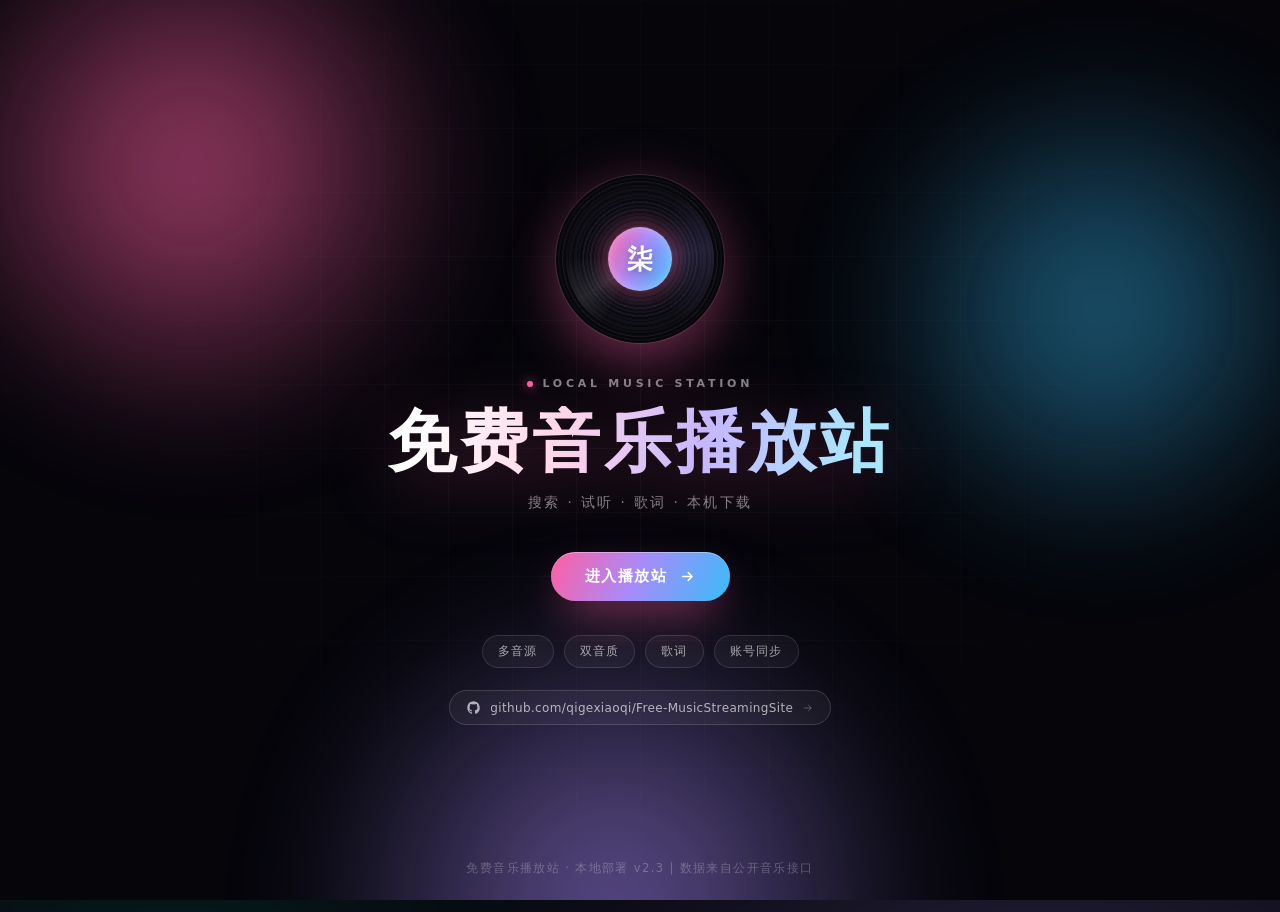
==== public/index.html @ d4640928 "feat: FreeMusicStreamingSite 免费音乐播放站 v2.3 - 本地部署的在线音乐播放站（Python 标准库，零依赖） - 多音源 / 双音质 / 滚动歌词 / 终端下载 -" ====
<!DOCTYPE html>
<html lang="zh-CN">
<head>
<meta charset="utf-8" />
<meta name="viewport" content="width=device-width, initial-scale=1, viewport-fit=cover" />
<meta name="theme-color" content="#06060b" />
<title>免费音乐播放站</title>
<link rel="icon" href="data:image/svg+xml,<svg xmlns='http://www.w3.org/2000/svg' viewBox='0 0 64 64'><defs><linearGradient id='g' x1='0' y1='0' x2='1' y2='1'><stop offset='0' stop-color='%23ff5fa2'/><stop offset='.5' stop-color='%23a78bfa'/><stop offset='1' stop-color='%2338bdf8'/></linearGradient></defs><rect width='64' height='64' rx='16' fill='%230a0a12'/><circle cx='32' cy='32' r='17' fill='none' stroke='url(%23g)' stroke-width='3'/><circle cx='32' cy='32' r='4.5' fill='url(%23g)'/></svg>" />
<link rel="stylesheet" href="style.css" />
</head>
<body>

<!-- ===================== 图标精灵 ===================== -->
<svg class="sprite" aria-hidden="true" focusable="false">
  <symbol id="i-search" viewBox="0 0 24 24"><circle cx="11" cy="11" r="7"/><path d="M20 20l-3.6-3.6"/></symbol>
  <symbol id="i-play" viewBox="0 0 24 24"><path d="M8 5.5v13l11-6.5z" fill="currentColor" stroke="none"/></symbol>
  <symbol id="i-pause" viewBox="0 0 24 24"><rect x="6.5" y="5" width="4" height="14" rx="1.4" fill="currentColor" stroke="none"/><rect x="13.5" y="5" width="4" height="14" rx="1.4" fill="currentColor" stroke="none"/></symbol>
  <symbol id="i-prev" viewBox="0 0 24 24"><path d="M18 6v12L9 12z" fill="currentColor" stroke="none"/><rect x="5" y="6" width="2.4" height="12" rx="1.2" fill="currentColor" stroke="none"/></symbol>
  <symbol id="i-next" viewBox="0 0 24 24"><path d="M6 6v12l9-6z" fill="currentColor" stroke="none"/><rect x="16.6" y="6" width="2.4" height="12" rx="1.2" fill="currentColor" stroke="none"/></symbol>
  <symbol id="i-download" viewBox="0 0 24 24"><path d="M12 4v11"/><path d="M7.5 11.5L12 16l4.5-4.5"/><path d="M4.5 19.5h15"/></symbol>
  <symbol id="i-volume" viewBox="0 0 24 24"><path d="M4 9.5h3.2L12 5.5v13L7.2 14.5H4z"/><path d="M15.5 9a4.2 4.2 0 010 6"/><path d="M18 6.5a7.6 7.6 0 010 11"/></symbol>
  <symbol id="i-mute" viewBox="0 0 24 24"><path d="M4 9.5h3.2L12 5.5v13L7.2 14.5H4z"/><path d="M16 9.5l4.5 5"/><path d="M20.5 9.5L16 14.5"/></symbol>
  <symbol id="i-list" viewBox="0 0 24 24"><path d="M4 7h12"/><path d="M4 12h12"/><path d="M4 17h8"/><circle cx="19" cy="15.5" r="2"/><path d="M21 15.5V8l-2 .6"/></symbol>
  <symbol id="i-order" viewBox="0 0 24 24"><path d="M4 7h11"/><path d="M4 12h16"/><path d="M4 17h9"/><path d="M17.5 5.5L20 8l-2.5 2.5"/></symbol>
  <symbol id="i-single" viewBox="0 0 24 24"><path d="M4 7.5h6"/><path d="M4 16.5h6"/><path d="M12.5 5.5l3 1.6v10.4"/><path d="M15.5 17.5h5"/></symbol>
  <symbol id="i-shuffle" viewBox="0 0 24 24"><path d="M4 7h3.5l3 5"/><path d="M4 17h3.5l9-10H20"/><path d="M17 4l3 3-3 3"/><path d="M17 14l3 3-3 3"/><path d="M12.5 13.5l1.4 2"/></symbol>
  <symbol id="i-tag" viewBox="0 0 24 24"><path d="M11 4H5.5A1.5 1.5 0 004 5.5V11l9 9 7-7z"/><circle cx="7.6" cy="7.6" r="1.3"/></symbol>
  <symbol id="i-arrow" viewBox="0 0 24 24"><path d="M5 12h13"/><path d="M13 6.5L18.5 12 13 17.5"/></symbol>
  <symbol id="i-spark" viewBox="0 0 24 24"><path d="M12 3.5l1.9 5.1 5.1 1.9-5.1 1.9L12 17.5l-1.9-5.1L5 10.5l5.1-1.9z"/></symbol>
  <symbol id="i-plus" viewBox="0 0 24 24"><path d="M12 5v14"/><path d="M5 12h14"/></symbol>
  <symbol id="i-close" viewBox="0 0 24 24"><path d="M6 6l12 12"/><path d="M18 6L6 18"/></symbol>
  <symbol id="i-clock" viewBox="0 0 24 24"><circle cx="12" cy="12" r="8"/><path d="M12 7.5V12l3 2"/></symbol>
  <symbol id="i-user" viewBox="0 0 24 24"><circle cx="12" cy="8.5" r="3.6"/><path d="M4.8 19.5c.9-3.5 3.7-5.4 7.2-5.4s6.3 1.9 7.2 5.4"/></symbol>
  <symbol id="i-logout" viewBox="0 0 24 24"><path d="M14 5.5H7.5A1.5 1.5 0 006 7v10a1.5 1.5 0 001.5 1.5H14"/><path d="M17 8.5L20.5 12 17 15.5"/><path d="M11 12h9"/></symbol>
  <symbol id="i-shield" viewBox="0 0 24 24"><path d="M12 3.5l7 2.5v5.4c0 4.2-2.8 7.3-7 9.1-4.2-1.8-7-4.9-7-9.1V6z"/><path d="M9 12l2.2 2.2L15.5 10"/></symbol>
  <symbol id="i-chevron" viewBox="0 0 24 24"><path d="M6 9l6 6 6-6"/></symbol>
  <symbol id="i-trash" viewBox="0 0 24 24"><path d="M5 7h14"/><path d="M9.5 7V4.8h5V7"/><path d="M6.5 7l.8 12.2h9.4L17.5 7"/></symbol>
  <symbol id="i-github" viewBox="0 0 24 24"><path d="M12 2C6.48 2 2 6.58 2 12.25c0 4.53 2.87 8.37 6.84 9.73.5.09.68-.22.68-.49 0-.24-.01-1.04-.01-1.89-2.78.62-3.37-1.21-3.37-1.21-.45-1.18-1.11-1.49-1.11-1.49-.91-.63.07-.62.07-.62 1 .07 1.53 1.05 1.53 1.05.89 1.56 2.34 1.11 2.91.85.09-.66.35-1.11.63-1.37-2.22-.26-4.56-1.14-4.56-5.06 0-1.12.39-2.03 1.03-2.75-.1-.26-.45-1.3.1-2.71 0 0 .84-.27 2.75 1.05a9.4 9.4 0 015 0c1.91-1.32 2.75-1.05 2.75-1.05.55 1.41.2 2.45.1 2.71.64.72 1.03 1.63 1.03 2.75 0 3.93-2.34 4.8-4.57 5.05.36.32.68.94.68 1.9 0 1.37-.01 2.47-.01 2.81 0 .27.18.59.69.49A10.1 10.1 0 0022 12.25C22 6.58 17.52 2 12 2z" fill="currentColor" stroke="none"/></symbol>
</svg>

<!-- ===================== 入场界面 ===================== -->
<div class="entry" id="entry">
  <div class="entry-aurora" aria-hidden="true"><span></span><span></span><span></span></div>
  <div class="entry-grid" aria-hidden="true"></div>

  <div class="entry-card">
    <div class="entry-stage">
      <div class="entry-vinyl">
        <div class="ev-grooves"></div>
        <div class="ev-label" id="evLabel"><span>柒</span></div>
      </div>
      <div class="entry-halo"></div>
    </div>

    <p class="entry-kicker"><span class="dot"></span><span id="entryKicker">LOCAL MUSIC STATION</span></p>
    <h1 class="entry-title" id="entryTitle">免费音乐播放站</h1>
    <p class="entry-sub" id="entrySub">搜索 · 试听 · 歌词 · 本机下载</p>

    <button class="entry-btn" id="enterBtn">
      <span id="entryBtnText">进入播放站</span>
      <svg><use href="#i-arrow"/></svg>
    </button>

    <ul class="entry-tags" id="entryTags">
      <li>多音源</li>
      <li>双音质</li>
      <li>歌词</li>
      <li>账号同步</li>
    </ul>

    <a class="entry-repo" id="repoLink"
       href="https://github.com/qigexiaoqi/Free-MusicStreamingSite"
       target="_blank" rel="noopener noreferrer"
       title="在 GitHub 上查看源码">
      <svg class="gh"><use href="#i-github"/></svg>
      <span>github.com/qigexiaoqi/Free-MusicStreamingSite</span>
      <svg class="ext"><use href="#i-arrow"/></svg>
    </a>
  </div>

  <p class="entry-foot" id="entryFoot">免费音乐播放站 · 本地部署 v2.3 &nbsp;|&nbsp; 数据来自公开音乐接口</p>
</div>

<!-- ===================== 主界面 ===================== -->
<div class="app" id="app" aria-hidden="true">

  <header class="topbar">
    <a class="brand" id="brand" href="#" title="回到入场界面">
      <span class="brand-mark" id="brandMark"><i></i></span>
      <span class="brand-text">
        <strong id="siteName">免费音乐播放站</strong>
        <em id="brandEn">FREE MUSIC STREAMING</em>
      </span>
    </a>

    <form class="searchbar" id="searchForm" role="search">
      <svg class="sb-icon"><use href="#i-search"/></svg>
      <input id="q" type="search" placeholder="搜索歌曲 / 歌手 / 专辑…" autocomplete="off" spellcheck="false" />
      <button class="sb-btn" type="submit">搜索</button>
    </form>

    <div class="selectors">
      <label class="sel" title="选择音源">
        <span>音源</span>
        <select id="sourceSel" aria-label="选择音源"></select>
      </label>
      <label class="sel" title="在线播放音质">
        <span>播放</span>
        <select id="qualitySel" aria-label="在线播放音质">
          <option value="128">128K</option>
          <option value="192">192K</option>
          <option value="320" selected>320K</option>
          <option value="740">740K</option>
          <option value="999">999K</option>
        </select>
      </label>
    </div>

    <div class="account" id="accountArea">
      <button class="acct-btn" id="loginBtn" type="button">
        <svg><use href="#i-user"/></svg><span>登录</span>
      </button>

      <div class="acct-in" id="acctIn" hidden>
        <button class="acct-avatar" id="acctAvatar" type="button" aria-haspopup="true">
          <span id="acctInitial">U</span>
        </button>
        <div class="acct-menu" id="acctMenu">
          <div class="acct-head">
            <strong id="acctName">—</strong>
            <span id="acctRole">普通用户</span>
          </div>
          <button class="acct-item" id="acctAdmin" type="button" hidden>
            <svg><use href="#i-shield"/></svg> 管理后台
          </button>
          <button class="acct-item" id="acctLogout" type="button">
            <svg><use href="#i-logout"/></svg> 退出登录
          </button>
        </div>
      </div>
    </div>
  </header>

  <main class="main" id="main">
    <!-- 左：列表 -->
    <section class="panel results">
      <div class="panel-head">
        <div class="tabs" id="tabs">
          <button class="tab is-active" data-tab="search">搜索结果</button>
          <button class="tab" data-tab="queue">播放队列 <em id="queueCount">0</em></button>
          <button class="tab" data-tab="recent">最近播放 <em id="recentCount">0</em></button>
        </div>
        <div class="head-actions">
          <span class="status-dot" id="netDot" title="接口状态"></span>
          <button class="ghost-btn" id="playAllBtn" type="button">
            <svg><use href="#i-play"/></svg> 播放全部
          </button>
          <button class="ghost-btn ghost-danger" id="clearBtn" type="button" hidden>
            <svg><use href="#i-trash"/></svg> 清空
          </button>
        </div>
      </div>

      <div class="list-wrap" id="listWrap">
        <div class="empty" id="emptyState">
          <div class="empty-art"><svg><use href="#i-spark"/></svg></div>
          <p class="empty-title">今天想听点什么？</p>
          <p class="empty-sub">在上方输入歌名或歌手，回车即可搜索</p>
          <div class="empty-chips" id="hotChips"></div>
        </div>
        <div class="track-list" id="trackList" hidden></div>
      </div>

      <div class="load-more-wrap">
        <button class="ghost-btn" id="loadMoreBtn" type="button" hidden>加载更多</button>
      </div>
    </section>

    <!-- 右：正在播放 + 歌词（手机端变为全屏抽屉） -->
    <aside class="panel now" id="nowPanel">
      <div class="now-grab" aria-hidden="true"><span></span></div>
      <button class="now-close" id="nowClose" type="button" aria-label="收起歌词">
        <svg><use href="#i-chevron"/></svg>
      </button>

      <div class="now-top">
        <div class="now-cover" id="nowCover">
          <div class="vinyl" id="vinyl">
            <div class="vinyl-grooves"></div>
            <img id="coverImg" alt="" />
            <div class="vinyl-hole"></div>
          </div>
          <div class="cover-glow"></div>
        </div>

        <div class="now-meta">
          <h2 id="nowTitle">尚未播放</h2>
          <p id="nowArtist">搜一首歌，开始今晚的循环</p>
          <div class="now-badges">
            <span class="badge" id="badgeSource">音源 —</span>
            <span class="badge" id="badgeBr">音质 —</span>
          </div>
        </div>
      </div>

      <div class="lyric-head">
        <span class="lyric-label">歌词</span>
        <label class="lyric-offset" title="歌词偏移">
          <svg><use href="#i-tag"/></svg>
          <input type="range" id="lyricOffset" min="-3" max="3" step="0.1" value="0" />
          <em id="offsetVal">0.0s</em>
        </label>
      </div>

      <div class="lyric-scroll" id="lyricScroll">
        <div class="lyric-inner" id="lyricInner">
          <p class="lyric-tip">暂无歌词</p>
        </div>
      </div>
    </aside>
  </main>

  <!-- 底部播放器 -->
  <footer class="playerbar" id="playerbar">
    <div class="pb-left" id="pbLeft">
      <div class="pb-cover-wrap">
        <img id="pbCover" class="pb-cover" alt="" />
        <div class="pb-eq" id="pbEq"><i></i><i></i><i></i><i></i></div>
      </div>
      <div class="pb-meta">
        <strong id="pbTitle">未在播放</strong>
        <span id="pbArtist">—</span>
      </div>
    </div>

    <div class="pb-center">
      <div class="pb-controls">
        <button class="icon-btn" id="modeBtn" type="button" title="顺序播放">
          <svg><use href="#i-order"/></svg>
        </button>
        <button class="icon-btn" id="prevBtn" type="button" title="上一首">
          <svg><use href="#i-prev"/></svg>
        </button>
        <button class="play-btn" id="playBtn" type="button" title="播放 / 暂停">
          <svg><use href="#i-play"/></svg>
        </button>
        <button class="icon-btn" id="nextBtn" type="button" title="下一首">
          <svg><use href="#i-next"/></svg>
        </button>
        <button class="icon-btn" id="dlBtn" type="button" title="下载到本机">
          <svg><use href="#i-download"/></svg>
        </button>
      </div>
      <div class="pb-progress">
        <span class="t" id="curTime">00:00</span>
        <input type="range" class="range" id="seek" min="0" max="1000" value="0" step="1" aria-label="进度" />
        <span class="t" id="durTime">00:00</span>
      </div>
    </div>

    <div class="pb-right">
      <button class="icon-btn" id="volBtn" type="button" title="静音">
        <svg><use href="#i-volume"/></svg>
      </button>
      <input type="range" class="range vol-range" id="vol" min="0" max="100" value="82" aria-label="音量" />
    </div>

    <audio id="audio" preload="metadata"></audio>
  </footer>
</div>

<!-- ===================== 登录 / 注册 ===================== -->
<div class="modal" id="authModal" hidden>
  <div class="modal-mask" data-close="1"></div>
  <div class="modal-card auth-card">
    <button class="modal-x" data-close="1" aria-label="关闭"><svg><use href="#i-close"/></svg></button>

    <div class="auth-brand">
      <span class="brand-mark" id="authBrandMark"><i></i></span>
      <div>
        <strong id="authSiteName">免费音乐播放站</strong>
        <em>登录后同步播放队列与最近播放</em>
      </div>
    </div>

    <div class="auth-tabs">
      <button class="auth-tab is-active" data-mode="login" type="button">登录</button>
      <button class="auth-tab" data-mode="register" type="button">注册</button>
    </div>

    <form id="authForm" autocomplete="on">
      <label class="field">
        <span>用户名</span>
        <input id="authUser" name="username" type="text" autocomplete="username" placeholder="3-20 位，中文/字母/数字/下划线" />
      </label>
      <label class="field">
        <span>密码</span>
        <input id="authPass" name="password" type="password" autocomplete="current-password" placeholder="至少 6 位" />
      </label>
      <p class="auth-error" id="authError" hidden></p>
      <button class="auth-submit" id="authSubmit" type="submit">登录</button>
    </form>

    <p class="auth-hint" id="authHint">未登录也能正常听歌，登录后队列与最近播放会跟着账号走。</p>
  </div>
</div>

<!-- ===================== 下载音质选择 ===================== -->
<div class="modal" id="dlModal" hidden>
  <div class="modal-mask" data-close="1"></div>
  <div class="modal-card dl-card" role="dialog" aria-modal="true" aria-labelledby="dlTitle">
    <button class="modal-x" data-close="1" aria-label="关闭"><svg><use href="#i-close"/></svg></button>

    <h3 class="dl-title" id="dlTitle">选择下载音质</h3>
    <p class="dl-song" id="dlSong">—</p>

    <div class="dl-opts" id="dlOpts" role="radiogroup" aria-label="下载音质">
      <button class="dl-opt" type="button" role="radio" data-br="128">
        <strong>标准</strong><em>128K</em>
      </button>
      <button class="dl-opt" type="button" role="radio" data-br="192">
        <strong>较高</strong><em>192K</em>
      </button>
      <button class="dl-opt" type="button" role="radio" data-br="320">
        <strong>高品质</strong><em>320K</em>
      </button>
      <button class="dl-opt" type="button" role="radio" data-br="740">
        <strong>无损</strong><em>740K</em>
      </button>
      <button class="dl-opt" type="button" role="radio" data-br="999">
        <strong>Hi-Res</strong><em>999K</em>
      </button>
    </div>

    <p class="dl-tip">文件将保存到当前访问设备的下载目录</p>

    <div class="dl-actions">
      <button class="dl-cancel" id="dlCancel" type="button">取消</button>
      <button class="dl-ok" id="dlOk" type="button">确定下载</button>
    </div>
  </div>
</div>

<div class="toasts" id="toasts" aria-live="polite"></div>

<script src="app.js"></script>
</body>
</html>
---- public/style.css ----
/* =========================================================================
   免费音乐播放站 · 样式表 v2
   极光暗色 / 玻璃拟态 / 黑胶唱机 / 手机抽屉
   ========================================================================= */

:root {
  --bg:          #06060b;
  --panel:       rgba(255, 255, 255, .045);
  --stroke:      rgba(255, 255, 255, .085);
  --stroke-2:    rgba(255, 255, 255, .16);
  --txt:         #f1f2f7;
  --txt-2:       #b6bacb;
  --dim:         #7b8199;
  --a1:          #ff5fa2;
  --a2:          #a78bfa;
  --a3:          #38bdf8;
  --grad:        linear-gradient(115deg, var(--a1), var(--a2) 48%, var(--a3));
  --grad-soft:   linear-gradient(115deg, rgba(255,95,162,.22), rgba(167,139,250,.18) 50%, rgba(56,189,248,.18));
  --r-lg:        22px;
  --shadow:      0 24px 60px -24px rgba(0, 0, 0, .9);
  --font:        "Inter", "HarmonyOS Sans SC", "PingFang SC", "Microsoft YaHei UI",
                 "Microsoft YaHei", "Segoe UI", system-ui, -apple-system, sans-serif;
  --ease:        cubic-bezier(.22, .8, .28, 1);
  --safe-b:      env(safe-area-inset-bottom, 0px);
}

* { box-sizing: border-box; margin: 0; padding: 0; }
html, body { height: 100%; }

body {
  font-family: var(--font);
  background: var(--bg);
  color: var(--txt);
  -webkit-font-smoothing: antialiased;
  text-rendering: optimizeLegibility;
  overflow: hidden;
  letter-spacing: .01em;
  -webkit-tap-highlight-color: transparent;
}

/* 全局极光背景 ------------------------------------------------------- */
body::before {
  content: "";
  position: fixed;
  inset: -20%;
  z-index: 0;
  pointer-events: none;
  background:
    radial-gradient(42% 38% at 12% 8%,  rgba(255, 95, 162, .20), transparent 62%),
    radial-gradient(46% 42% at 88% 4%,  rgba(56, 189, 248, .16), transparent 62%),
    radial-gradient(52% 46% at 72% 96%, rgba(167, 139, 250, .20), transparent 64%),
    radial-gradient(40% 36% at 24% 92%, rgba(45, 212, 191, .10), transparent 66%);
  filter: blur(28px) saturate(120%);
  animation: auroraDrift 26s ease-in-out infinite alternate;
}

body::after {
  content: "";
  position: fixed;
  inset: 0;
  z-index: 0;
  pointer-events: none;
  opacity: .35;
  background-image: radial-gradient(rgba(255,255,255,.055) 1px, transparent 1px);
  background-size: 3px 3px;
  mix-blend-mode: overlay;
}

@keyframes auroraDrift {
  0%   { transform: translate3d(0, 0, 0) scale(1); }
  50%  { transform: translate3d(-2%, 2%, 0) scale(1.06); }
  100% { transform: translate3d(2%, -1.5%, 0) scale(1.02); }
}

.sprite { display: none; }

/* 保证 hidden 属性永远生效 */
[hidden] { display: none !important; }

svg { width: 100%; height: 100%; fill: none; stroke: currentColor;
      stroke-width: 1.8; stroke-linecap: round; stroke-linejoin: round; }

::-webkit-scrollbar { width: 9px; height: 9px; }
::-webkit-scrollbar-track { background: transparent; }
::-webkit-scrollbar-thumb {
  background: rgba(255, 255, 255, .12);
  border-radius: 99px;
  border: 2px solid transparent;
  background-clip: padding-box;
}
::-webkit-scrollbar-thumb:hover { background: rgba(255, 255, 255, .24); background-clip: padding-box; }

::selection { background: rgba(255, 95, 162, .35); color: #fff; }

/* =========================================================================
   一、入场界面
   ========================================================================= */
.entry {
  position: fixed;
  inset: 0;
  z-index: 999;
  display: grid;
  place-items: center;
  background: #05050a;
  overflow: hidden;
  transition: opacity .8s var(--ease), transform .9s var(--ease), filter .8s var(--ease);
}
.entry.is-leaving {
  opacity: 0;
  transform: scale(1.04);
  filter: blur(14px);
  pointer-events: none;
}

/* 从主界面返回入场界面时的淡入 */
.entry.is-back {
  animation: entryBack .6s var(--ease) both;
}
@keyframes entryBack {
  from { opacity: 0; transform: scale(.985); filter: blur(8px); }
  to   { opacity: 1; transform: none; filter: none; }
}
.entry.is-back .entry-card { animation: cardIn .8s var(--ease) both; }

.entry-aurora { position: absolute; inset: 0; filter: blur(60px); opacity: .85; }
.entry-aurora span { position: absolute; border-radius: 50%; animation: floatBlob 18s ease-in-out infinite; }
.entry-aurora span:nth-child(1) {
  width: 46vw; height: 46vw; left: -8vw; top: -10vw;
  background: radial-gradient(circle, rgba(255,95,162,.75), transparent 68%);
}
.entry-aurora span:nth-child(2) {
  width: 40vw; height: 40vw; right: -6vw; top: 6vh;
  background: radial-gradient(circle, rgba(56,189,248,.6), transparent 68%);
  animation-delay: -6s;
}
.entry-aurora span:nth-child(3) {
  width: 52vw; height: 52vw; left: 22vw; bottom: -26vw;
  background: radial-gradient(circle, rgba(167,139,250,.7), transparent 68%);
  animation-delay: -12s;
}
@keyframes floatBlob {
  0%, 100% { transform: translate3d(0,0,0) scale(1); }
  50%      { transform: translate3d(4vw, -3vh, 0) scale(1.12); }
}

.entry-grid {
  position: absolute; inset: 0;
  background-image:
    linear-gradient(rgba(255,255,255,.035) 1px, transparent 1px),
    linear-gradient(90deg, rgba(255,255,255,.035) 1px, transparent 1px);
  background-size: 64px 64px;
  mask-image: radial-gradient(circle at 50% 42%, #000 0%, transparent 72%);
  -webkit-mask-image: radial-gradient(circle at 50% 42%, #000 0%, transparent 72%);
}

.entry-card {
  position: relative;
  z-index: 2;
  display: flex; flex-direction: column; align-items: center; text-align: center;
  padding: 0 24px;
  animation: cardIn 1.1s var(--ease) both;
}
@keyframes cardIn {
  from { opacity: 0; transform: translateY(26px) scale(.97); }
  to   { opacity: 1; transform: none; }
}

.entry-stage { position: relative; width: 168px; height: 168px; margin-bottom: 34px; }
.entry-vinyl {
  position: absolute; inset: 0; border-radius: 50%;
  background: repeating-radial-gradient(circle at 50% 50%, #14141d 0 2px, #0b0b12 2px 4px), #0b0b12;
  box-shadow: 0 0 0 1px rgba(255,255,255,.10), 0 30px 70px -18px rgba(255, 95, 162, .45),
              inset 0 0 40px rgba(0, 0, 0, .8);
  animation: spin 6s linear infinite;
  display: grid; place-items: center;
}
.entry-vinyl::after {
  content: ""; position: absolute; inset: 6%; border-radius: 50%;
  background: conic-gradient(from 210deg, transparent 0deg, rgba(255,255,255,.10) 26deg,
             transparent 62deg, transparent 180deg, rgba(167,139,250,.14) 232deg, transparent 300deg);
  mix-blend-mode: screen;
}
.ev-grooves {
  position: absolute; inset: 0; border-radius: 50%;
  background: repeating-radial-gradient(circle at 50% 50%, rgba(255,255,255,.05) 0 1px, transparent 1px 7px);
  opacity: .7;
}
.ev-label {
  position: relative; z-index: 2; width: 64px; height: 64px; border-radius: 50%;
  background: var(--grad); display: grid; place-items: center;
  box-shadow: 0 0 26px rgba(255, 95, 162, .55), inset 0 0 12px rgba(255,255,255,.4);
}
.ev-label span { font-size: 26px; font-weight: 800; color: #fff; text-shadow: 0 2px 8px rgba(0,0,0,.35); }
.ev-label img { width: 100%; height: 100%; object-fit: cover; border-radius: 50%; display: block; }
.entry-halo {
  position: absolute; inset: -42px; border-radius: 50%;
  background: radial-gradient(circle, rgba(255,95,162,.30), transparent 66%);
  filter: blur(16px); z-index: -1; animation: haloPulse 4.2s ease-in-out infinite;
}
@keyframes haloPulse {
  0%, 100% { opacity: .55; transform: scale(.96); }
  50%      { opacity: .95; transform: scale(1.07); }
}
@keyframes spin { to { transform: rotate(360deg); } }

.entry-kicker {
  display: inline-flex; align-items: center; gap: 9px;
  font-size: 11px; letter-spacing: .34em; font-weight: 600;
  color: rgba(255,255,255,.5); margin-bottom: 16px;
}
.entry-kicker .dot {
  width: 6px; height: 6px; border-radius: 50%;
  background: var(--a1); box-shadow: 0 0 12px var(--a1);
  animation: blink 2s ease-in-out infinite;
}
@keyframes blink { 0%,100%{opacity:1} 50%{opacity:.25} }

.entry-title {
  font-size: clamp(34px, 6.4vw, 68px);
  font-weight: 800; letter-spacing: .06em; line-height: 1.06;
  background: linear-gradient(100deg, #fff 6%, #ffd7e8 34%, #c7b6ff 62%, #a9e6ff 92%);
  -webkit-background-clip: text; background-clip: text; color: transparent;
  filter: drop-shadow(0 14px 34px rgba(255, 95, 162, .28));
}
.entry-sub { margin-top: 16px; font-size: 13.5px; letter-spacing: .18em; color: rgba(255,255,255,.5); }

.entry-btn {
  margin-top: 40px; position: relative;
  display: inline-flex; align-items: center; gap: 12px;
  padding: 15px 34px;
  font-family: inherit; font-size: 15px; font-weight: 600; letter-spacing: .1em;
  color: #fff; border: 0; border-radius: 99px; background: var(--grad);
  cursor: pointer; overflow: hidden;
  box-shadow: 0 18px 44px -14px rgba(255, 95, 162, .75), inset 0 1px 0 rgba(255,255,255,.35);
  transition: transform .32s var(--ease), box-shadow .32s var(--ease);
}
.entry-btn svg { width: 17px; height: 17px; stroke-width: 2.1; transition: transform .32s var(--ease); }
.entry-btn::after {
  content: ""; position: absolute; inset: 0;
  background: linear-gradient(100deg, transparent 20%, rgba(255,255,255,.55) 48%, transparent 74%);
  transform: translateX(-120%); animation: sheen 3.6s ease-in-out infinite;
}
@keyframes sheen { 0%,55% { transform: translateX(-120%); } 85%,100% { transform: translateX(130%); } }
.entry-btn:hover { transform: translateY(-3px); box-shadow: 0 26px 56px -14px rgba(255, 95, 162, .9); }
.entry-btn:hover svg { transform: translateX(4px); }
.entry-btn:active { transform: translateY(0) scale(.98); }

.entry-tags { display: flex; gap: 10px; flex-wrap: wrap; justify-content: center; margin-top: 34px; list-style: none; }
.entry-tags li {
  padding: 7px 15px; font-size: 12px; letter-spacing: .1em;
  color: rgba(255,255,255,.62);
  border: 1px solid rgba(255,255,255,.12); border-radius: 99px;
  background: rgba(255,255,255,.04); backdrop-filter: blur(8px);
}

/* 入场页 · GitHub 开源地址 */
.entry-repo {
  display: inline-flex; align-items: center; gap: 9px;
  margin-top: 22px; padding: 9px 16px;
  max-width: min(92vw, 420px);
  border-radius: 99px;
  border: 1px solid rgba(255,255,255,.14);
  background: rgba(255,255,255,.045);
  color: rgba(255,255,255,.66);
  font-size: 12px; letter-spacing: .03em;
  text-decoration: none;
  transition: all .26s var(--ease);
}
.entry-repo .gh { width: 15px; height: 15px; flex: none; }
.entry-repo .ext { width: 12px; height: 12px; flex: none; opacity: .45; }
.entry-repo span { overflow: hidden; text-overflow: ellipsis; white-space: nowrap; }
.entry-repo:hover {
  color: #fff;
  border-color: rgba(255,255,255,.32);
  background: rgba(255,255,255,.1);
  transform: translateY(-2px);
  box-shadow: 0 14px 32px -18px rgba(255,255,255,.5);
}
.entry-repo:hover .ext { opacity: .9; transform: translateX(2px); }
.entry-foot {
  position: absolute; bottom: 24px; left: 0; right: 0; text-align: center;
  font-size: 11.5px; letter-spacing: .12em; color: rgba(255,255,255,.26);
  padding: 0 16px;
}

/* =========================================================================
   二、主框架
   ========================================================================= */
.app {
  position: relative;
  z-index: 1;
  height: 100vh;
  height: 100dvh;
  display: grid;
  grid-template-rows: auto minmax(0, 1fr) auto;
  padding: 0 clamp(14px, 2.4vw, 30px);
  opacity: 0;
  transform: translateY(12px);
  transition: opacity .9s var(--ease) .1s, transform .9s var(--ease) .1s;
}
.app.is-in { opacity: 1; transform: none; }

/* ------------------------------ 顶栏 ------------------------------ */
.topbar {
  display: flex; align-items: center; gap: clamp(10px, 1.6vw, 20px);
  padding: 16px 4px 14px;
  border-bottom: 1px solid rgba(255,255,255,.055);
  flex-wrap: wrap;
}

.brand { display: flex; align-items: center; gap: 12px; text-decoration: none; color: inherit; flex: none; }
.brand-mark {
  position: relative; width: 40px; height: 40px; border-radius: 13px;
  background: var(--grad); display: grid; place-items: center;
  box-shadow: 0 10px 26px -10px rgba(255, 95, 162, .8), inset 0 1px 0 rgba(255,255,255,.4);
  flex: none;
}
.brand-mark i {
  width: 15px; height: 15px; border-radius: 50%;
  border: 2.5px solid rgba(255,255,255,.96); position: relative;
}
.brand-mark i::after { content: ""; position: absolute; inset: 3.2px; border-radius: 50%; background: #fff; }
.brand-mark img { width: 100%; height: 100%; object-fit: cover; border-radius: inherit; display: block; }
.brand-mark .bm-glyph {
  font-size: 19px; font-weight: 800; line-height: 1; color: #fff;
  text-shadow: 0 2px 8px rgba(0,0,0,.32); letter-spacing: 0;
}
.brand-text { display: flex; flex-direction: column; line-height: 1.15; }
.brand-text strong { font-size: 16px; font-weight: 700; letter-spacing: .05em; }
.brand-text em { font-style: normal; font-size: 9px; letter-spacing: .26em; color: var(--dim); margin-top: 3px; }

/* 搜索框 */
.searchbar {
  position: relative;
  flex: 1 1 240px;
  min-width: 0;
  max-width: 560px;
  display: flex; align-items: center;
  height: 44px;
  padding: 0 5px 0 44px;
  border-radius: 99px;
  border: 1px solid var(--stroke);
  background: rgba(255,255,255,.05);
  backdrop-filter: blur(18px);
  transition: border-color .3s var(--ease), background .3s var(--ease), box-shadow .3s var(--ease);
}
.searchbar:focus-within {
  border-color: rgba(255, 95, 162, .55);
  background: rgba(255,255,255,.075);
  box-shadow: 0 0 0 4px rgba(255, 95, 162, .10), 0 18px 40px -22px rgba(255,95,162,.7);
}
.sb-icon { position: absolute; left: 16px; width: 17px; height: 17px; color: var(--dim); pointer-events: none; }
.searchbar input {
  flex: 1; min-width: 0; height: 100%;
  background: none; border: 0; outline: none;
  color: var(--txt); font-family: inherit; font-size: 14px; letter-spacing: .02em;
}
.searchbar input::placeholder { color: var(--dim); }
.searchbar input::-webkit-search-cancel-button { display: none; }
.sb-btn {
  flex: none; height: 34px; padding: 0 20px;
  border: 0; border-radius: 99px; background: var(--grad);
  color: #fff; font-family: inherit; font-size: 13px; font-weight: 600;
  letter-spacing: .08em; cursor: pointer;
  box-shadow: 0 8px 22px -10px rgba(255,95,162,.9);
  transition: transform .25s var(--ease), filter .25s var(--ease);
}
.sb-btn:hover { transform: translateY(-1px); filter: brightness(1.08); }
.sb-btn:active { transform: scale(.97); }

/* 选择器 */
.selectors { display: flex; gap: 8px; flex: none; }
.sel {
  display: flex; align-items: center; gap: 6px;
  height: 40px; padding: 0 6px 0 11px;
  border-radius: 12px;
  border: 1px solid var(--stroke);
  background: rgba(255,255,255,.04);
  transition: border-color .3s var(--ease), background .3s var(--ease);
}
.sel:hover { border-color: var(--stroke-2); background: rgba(255,255,255,.065); }
.sel > span { font-size: 11px; letter-spacing: .08em; color: var(--dim); white-space: nowrap; }
.sel select {
  appearance: none; -webkit-appearance: none;
  border: 0; outline: 0;
  background: transparent url("data:image/svg+xml,%3Csvg xmlns='http://www.w3.org/2000/svg' viewBox='0 0 24 24' fill='none' stroke='%237b8199' stroke-width='2.4' stroke-linecap='round'%3E%3Cpath d='M6 9l6 6 6-6'/%3E%3C/svg%3E") no-repeat right 4px center / 13px;
  padding: 0 22px 0 0;
  height: 100%;
  color: var(--txt); font-family: inherit; font-size: 12.5px; font-weight: 500;
  cursor: pointer; letter-spacing: .02em;
  max-width: 168px;
}
.sel select option { background: #12121b; color: #f1f2f7; }
.sel select option:disabled { color: #55596b; }

/* 账号区 */
.account { position: relative; flex: none; margin-left: auto; }
.acct-btn {
  display: inline-flex; align-items: center; gap: 8px;
  height: 40px; padding: 0 16px;
  border-radius: 99px;
  border: 1px solid var(--stroke-2);
  background: rgba(255,255,255,.05);
  color: var(--txt); font-family: inherit; font-size: 13px; font-weight: 500;
  cursor: pointer; transition: all .26s var(--ease);
}
.acct-btn svg { width: 15px; height: 15px; }
.acct-btn:hover { background: rgba(255,255,255,.11); border-color: rgba(255,255,255,.28); transform: translateY(-1px); }

.acct-avatar {
  width: 40px; height: 40px; border-radius: 50%;
  border: 1px solid var(--stroke-2);
  background: var(--grad);
  color: #fff; font-family: inherit; font-size: 15px; font-weight: 700;
  cursor: pointer;
  display: grid; place-items: center;
  box-shadow: 0 8px 22px -10px rgba(255,95,162,.9);
  transition: transform .26s var(--ease);
}
.acct-avatar:hover { transform: translateY(-1px) scale(1.03); }

.acct-menu {
  position: absolute; right: 0; top: calc(100% + 10px);
  width: 200px; padding: 8px;
  border-radius: 16px;
  border: 1px solid var(--stroke-2);
  background: rgba(16, 16, 24, .96);
  backdrop-filter: blur(22px);
  box-shadow: 0 26px 60px -22px rgba(0,0,0,.95);
  opacity: 0; visibility: hidden; transform: translateY(-6px) scale(.98);
  transition: all .24s var(--ease);
  z-index: 60;
}
.acct-menu.is-open { opacity: 1; visibility: visible; transform: none; }
.acct-head { padding: 10px 12px 12px; border-bottom: 1px solid rgba(255,255,255,.07); margin-bottom: 6px; }
.acct-head strong { display: block; font-size: 13.5px; font-weight: 650; }
.acct-head span { display: block; margin-top: 3px; font-size: 11px; color: var(--dim); letter-spacing: .06em; }
.acct-item {
  width: 100%; display: flex; align-items: center; gap: 9px;
  padding: 10px 12px;
  border: 0; border-radius: 10px;
  background: transparent; color: var(--txt-2);
  font-family: inherit; font-size: 12.5px; text-align: left;
  cursor: pointer; transition: all .2s var(--ease);
}
.acct-item svg { width: 14px; height: 14px; flex: none; }
.acct-item:hover { background: rgba(255,255,255,.09); color: #fff; }

/* ------------------------------ 主体 ------------------------------ */
.main {
  display: grid;
  grid-template-columns: minmax(0, 1fr) clamp(320px, 26vw, 400px);
  gap: clamp(12px, 1.6vw, 22px);
  padding: 16px 0;
  min-height: 0;
}

.panel {
  position: relative;
  border-radius: var(--r-lg);
  border: 1px solid var(--stroke);
  background: linear-gradient(180deg, rgba(255,255,255,.055), rgba(255,255,255,.025));
  backdrop-filter: blur(24px) saturate(140%);
  box-shadow: var(--shadow);
  min-height: 0;
  display: flex; flex-direction: column;
  overflow: hidden;
}
.panel::before {
  content: ""; position: absolute; inset: 0 0 auto; height: 1px;
  background: linear-gradient(90deg, transparent, rgba(255,255,255,.35), transparent);
  opacity: .55;
}

/* ------------------------------ 结果列表 ------------------------------ */
.results { padding: 0; }

.panel-head {
  display: flex; align-items: center; justify-content: space-between;
  gap: 12px; padding: 14px 16px 13px;
  border-bottom: 1px solid rgba(255,255,255,.055);
  flex: none; flex-wrap: wrap;
}

.tabs { display: flex; gap: 4px; padding: 4px; border-radius: 12px; background: rgba(0,0,0,.25); overflow-x: auto; }
.tab {
  position: relative; padding: 8px 14px;
  border: 0; border-radius: 9px; background: transparent;
  color: var(--txt-2); font-family: inherit; font-size: 13px; font-weight: 500;
  letter-spacing: .03em; cursor: pointer; white-space: nowrap;
  transition: color .25s var(--ease), background .25s var(--ease);
}
.tab:hover { color: var(--txt); }
.tab.is-active {
  color: #fff;
  background: linear-gradient(180deg, rgba(255,255,255,.15), rgba(255,255,255,.07));
  box-shadow: inset 0 1px 0 rgba(255,255,255,.2), 0 6px 16px -10px rgba(0,0,0,.9);
}
.tab em {
  font-style: normal; font-size: 10.5px; font-weight: 700;
  margin-left: 3px; padding: 1px 6px; border-radius: 99px;
  background: rgba(255, 95, 162, .22); color: #ffb3d1;
}

.head-actions { display: flex; align-items: center; gap: 10px; }
.status-dot {
  width: 7px; height: 7px; border-radius: 50%;
  background: #3ddc97; box-shadow: 0 0 10px #3ddc97;
  transition: background .3s, box-shadow .3s;
}
.status-dot.is-off { background: #ff5f5f; box-shadow: 0 0 10px #ff5f5f; }
.status-dot.is-busy { background: #ffc857; box-shadow: 0 0 10px #ffc857; animation: blink 1s infinite; }

.ghost-btn {
  display: inline-flex; align-items: center; gap: 7px;
  height: 34px; padding: 0 15px;
  border: 1px solid var(--stroke-2); border-radius: 99px;
  background: rgba(255,255,255,.05); color: var(--txt-2);
  font-family: inherit; font-size: 12.5px; font-weight: 500;
  letter-spacing: .05em; cursor: pointer;
  transition: all .26s var(--ease);
}
.ghost-btn svg { width: 13px; height: 13px; }
.ghost-btn:hover:not(:disabled) {
  color: #fff; background: rgba(255,255,255,.11);
  border-color: rgba(255,255,255,.28); transform: translateY(-1px);
}
.ghost-btn:disabled { opacity: .4; cursor: default; }
.ghost-danger:hover:not(:disabled) {
  color: #ffd3d3; border-color: rgba(255,95,95,.5); background: rgba(255,95,95,.14);
}

.list-wrap { flex: 1 1 auto; overflow-y: auto; overflow-x: hidden; min-height: 0; scroll-behavior: smooth; }

/* 空状态 */
.empty {
  height: 100%; min-height: 300px;
  display: flex; flex-direction: column; align-items: center; justify-content: center;
  text-align: center; padding: 40px 24px;
  animation: fadeUp .7s var(--ease) both;
}
@keyframes fadeUp { from { opacity: 0; transform: translateY(14px); } to { opacity: 1; transform: none; } }
.empty-art {
  width: 74px; height: 74px; border-radius: 24px;
  display: grid; place-items: center;
  background: var(--grad-soft);
  border: 1px solid var(--stroke-2);
  margin-bottom: 22px;
  box-shadow: 0 20px 44px -22px rgba(167,139,250,.9);
}
.empty-art svg { width: 30px; height: 30px; color: #fff; stroke-width: 1.6; }
.empty-title { font-size: 17px; font-weight: 600; letter-spacing: .04em; }
.empty-sub { margin-top: 9px; font-size: 13px; color: var(--dim); }
.empty-chips { display: flex; flex-wrap: wrap; gap: 9px; justify-content: center; margin-top: 26px; }
.empty-chips button {
  padding: 8px 16px;
  border: 1px solid var(--stroke); border-radius: 99px;
  background: rgba(255,255,255,.04); color: var(--txt-2);
  font-family: inherit; font-size: 12.5px; cursor: pointer;
  transition: all .24s var(--ease);
}
.empty-chips button:hover {
  color: #fff; border-color: rgba(255,95,162,.5);
  background: rgba(255,95,162,.12); transform: translateY(-2px);
}

/* 歌曲行 */
.track-list { padding: 8px; }

.track {
  position: relative;
  display: grid;
  grid-template-columns: 52px minmax(0, 1fr) auto auto;
  align-items: center; gap: 14px;
  padding: 9px 12px 9px 9px;
  border-radius: 14px; cursor: pointer;
  transition: background .24s var(--ease), transform .24s var(--ease);
  animation: rowIn .45s var(--ease) both;
}
@keyframes rowIn { from { opacity: 0; transform: translateY(8px); } to { opacity: 1; transform: none; } }
.track + .track { margin-top: 2px; }
.track:hover { background: rgba(255,255,255,.06); }
.track:active { transform: scale(.995); }
.track.is-playing {
  background: linear-gradient(90deg, rgba(255,95,162,.16), rgba(167,139,250,.08) 55%, transparent);
}
.track.is-playing::before {
  content: ""; position: absolute; left: 0; top: 50%; transform: translateY(-50%);
  width: 3px; height: 60%; border-radius: 99px;
  background: var(--grad); box-shadow: 0 0 14px rgba(255,95,162,.9);
}

.t-cover {
  position: relative; width: 52px; height: 52px;
  border-radius: 11px; background: rgba(255,255,255,.06); flex: none;
}
.t-cover img {
  width: 100%; height: 100%; object-fit: cover; border-radius: 11px;
  transition: transform .4s var(--ease), filter .4s var(--ease);
  display: block;
}
.track:hover .t-cover img { transform: scale(1.06); filter: brightness(1.06); }
.t-cover::after {
  content: ""; position: absolute; inset: 0; border-radius: 11px;
  background: rgba(0,0,0,.32); opacity: 0; transition: opacity .3s var(--ease);
  pointer-events: none;
}
.track:hover .t-cover::after { opacity: 1; }
.t-cover .t-play {
  position: absolute; inset: 0; z-index: 2;
  display: grid; place-items: center;
  opacity: 0; transform: scale(.7);
  transition: all .28s var(--ease); color: #fff;
}
.t-cover .t-play svg { width: 19px; height: 19px; filter: drop-shadow(0 2px 6px rgba(0,0,0,.7)); }
.track:hover .t-cover .t-play { opacity: 1; transform: scale(1); }
.track.is-playing .t-cover .t-play { opacity: 1; transform: scale(1); }

.t-preview {
  position: absolute; left: 60px; top: 50%;
  width: 160px; height: 160px; border-radius: 16px; overflow: hidden;
  opacity: 0; visibility: hidden;
  transform: translateY(-50%) translateX(-6px) scale(.94);
  transition: all .3s var(--ease);
  z-index: 40; pointer-events: none;
  box-shadow: 0 30px 60px -18px rgba(0,0,0,.95), 0 0 0 1px rgba(255,255,255,.14);
  background: #12121b;
}
.t-preview img { width: 100%; height: 100%; object-fit: cover; border-radius: 0; }
.t-cover:hover .t-preview { opacity: 1; visibility: visible; transform: translateY(-50%) translateX(0) scale(1); }

.t-info { min-width: 0; }
.t-name {
  display: flex; align-items: center; gap: 8px;
  font-size: 14px; font-weight: 500; color: var(--txt);
  white-space: nowrap; overflow: hidden; text-overflow: ellipsis;
}
.t-sub {
  margin-top: 4px; font-size: 12px; color: var(--dim);
  white-space: nowrap; overflow: hidden; text-overflow: ellipsis;
}
.t-sub b { font-weight: 500; color: var(--txt-2); }
.t-sub i { font-style: normal; opacity: .45; margin: 0 6px; }

.t-meta { display: flex; align-items: center; gap: 8px; flex: none; }
.t-tag {
  font-size: 10.5px; letter-spacing: .08em;
  padding: 3px 8px; border-radius: 6px;
  border: 1px solid var(--stroke); color: var(--dim);
  background: rgba(255,255,255,.03); white-space: nowrap;
}

.t-actions { display: flex; align-items: center; gap: 2px; flex: none; }
.t-act {
  width: 32px; height: 32px;
  display: grid; place-items: center;
  border: 0; border-radius: 9px;
  background: transparent; color: var(--dim);
  cursor: pointer; transition: all .22s var(--ease);
  opacity: 0; transform: translateX(4px);
}
.t-act svg { width: 15px; height: 15px; }
.track:hover .t-act,
.t-actions .t-act:focus-visible { opacity: 1; transform: none; }
.t-act:hover { background: rgba(255,255,255,.12); color: #fff; }
.t-act.is-ok { color: #3ddc97; }
.t-act.is-del:hover { color: #ff8f8f; background: rgba(255,95,95,.14); }
.t-act:disabled { cursor: progress; }
.list-touch .t-act { opacity: 1; transform: none; }

.load-more-wrap { padding: 4px 16px 14px; text-align: center; flex: none; }
.load-more-wrap .ghost-btn { margin: 0 auto; }

/* ------------------------------ 正在播放 · 歌词 ------------------------------ */
.now { padding: 20px 18px 0; }

.now-grab, .now-close { display: none; }

.now-top { display: flex; gap: 16px; align-items: center; flex: none; }

.now-cover { position: relative; width: 112px; height: 112px; flex: none; }
.vinyl {
  position: relative; width: 100%; height: 100%; border-radius: 50%;
  background: repeating-radial-gradient(circle at 50% 50%, #16161f 0 2px, #0a0a11 2px 4.5px), #0a0a11;
  box-shadow: 0 0 0 1px rgba(255,255,255,.10), 0 22px 46px -16px rgba(0,0,0,.95);
  overflow: hidden; animation: spin 22s linear infinite; animation-play-state: paused;
  display: grid; place-items: center;
}
.vinyl.is-spinning { animation-play-state: running; }
.vinyl-grooves {
  position: absolute; inset: 0; border-radius: 50%;
  background: repeating-radial-gradient(circle at 50% 50%, rgba(255,255,255,.045) 0 1px, transparent 1px 6px);
  z-index: 2; pointer-events: none;
}
.vinyl img {
  width: 66%; height: 66%; border-radius: 50%; object-fit: cover;
  position: relative; z-index: 1; background: #1a1a24;
}
.vinyl-hole {
  position: absolute; z-index: 3; width: 11px; height: 11px; border-radius: 50%;
  background: #06060b; box-shadow: 0 0 0 2.5px rgba(255,255,255,.16);
}
.cover-glow {
  position: absolute; inset: -18px; z-index: -1; border-radius: 50%;
  background: radial-gradient(circle, rgba(255,95,162,.42), transparent 66%);
  filter: blur(20px); opacity: .55; transition: opacity .5s var(--ease);
}
.now-cover.is-on .cover-glow { opacity: 1; animation: haloPulse 5s ease-in-out infinite; }

.now-meta { min-width: 0; flex: 1; }
.now-meta h2 {
  font-size: 16.5px; font-weight: 650; line-height: 1.35; letter-spacing: .015em;
  display: -webkit-box; -webkit-line-clamp: 2; -webkit-box-orient: vertical; overflow: hidden;
}
.now-meta p {
  margin-top: 7px; font-size: 12.5px; color: var(--dim);
  white-space: nowrap; overflow: hidden; text-overflow: ellipsis;
}
.now-badges { display: flex; flex-wrap: wrap; gap: 6px; margin-top: 11px; }
.badge {
  font-size: 10.5px; letter-spacing: .07em;
  padding: 3px 9px; border-radius: 7px;
  border: 1px solid var(--stroke-2); color: var(--txt-2);
  background: rgba(255,255,255,.045); white-space: nowrap;
}
.badge.is-on { border-color: rgba(255,95,162,.5); color: #ffc4dc; background: rgba(255,95,162,.14); }

.lyric-head {
  display: flex; align-items: center; justify-content: space-between;
  margin-top: 20px; padding-bottom: 10px;
  border-bottom: 1px solid rgba(255,255,255,.055);
  flex: none;
}
.lyric-label { font-size: 11px; letter-spacing: .28em; color: var(--dim); font-weight: 600; }
.lyric-offset { display: flex; align-items: center; gap: 7px; color: var(--dim); cursor: pointer; }
.lyric-offset svg { width: 12px; height: 12px; stroke-width: 1.7; }
.lyric-offset em {
  font-style: normal; font-size: 10.5px; min-width: 36px;
  letter-spacing: .04em; color: var(--txt-2); font-variant-numeric: tabular-nums;
}
.lyric-offset input {
  -webkit-appearance: none; appearance: none;
  width: 74px; height: 3px; border-radius: 99px;
  background: rgba(255,255,255,.14); outline: none;
}
.lyric-offset input::-webkit-slider-thumb {
  -webkit-appearance: none; appearance: none;
  width: 10px; height: 10px; border-radius: 50%;
  background: #fff; cursor: pointer;
  box-shadow: 0 0 10px rgba(255,95,162,.9);
}

.lyric-scroll {
  position: relative;
  flex: 1 1 auto; min-height: 0;
  overflow: hidden;
  margin: 6px -8px 0; padding: 0 8px;
  mask-image: linear-gradient(180deg, transparent, #000 14%, #000 84%, transparent);
  -webkit-mask-image: linear-gradient(180deg, transparent, #000 14%, #000 84%, transparent);
}
.lyric-inner { padding: 42% 6px 46%; transition: transform .62s var(--ease); will-change: transform; }
.lyric-line {
  padding: 9px 10px; border-radius: 10px;
  font-size: 13.5px; line-height: 1.62;
  color: rgba(255,255,255,.34); text-align: left; cursor: pointer;
  transition: color .35s var(--ease), transform .35s var(--ease), opacity .35s var(--ease);
  transform-origin: left center;
}
.lyric-line:hover { color: rgba(255,255,255,.65); }
.lyric-line.is-active {
  color: #fff; font-size: 15.5px; font-weight: 700;
  transform: scale(1.02);
  text-shadow: 0 0 26px rgba(255, 95, 162, .55);
  background: linear-gradient(90deg, rgba(255,95,162,.13), transparent 72%);
}
.lyric-line .tr {
  display: block; font-size: 12px; font-weight: 400; margin-top: 3px;
  color: rgba(255,255,255,.42); text-shadow: none;
}
.lyric-line.is-active .tr { color: rgba(255,255,255,.7); }
.lyric-tip {
  text-align: center; color: var(--dim); font-size: 13px; padding: 30px 10px; line-height: 1.9;
}

/* ------------------------------ 底部播放器 ------------------------------ */
.playerbar {
  display: grid;
  grid-template-columns: minmax(0, 1fr) minmax(0, 1.5fr) minmax(0, 1fr);
  align-items: center; gap: 16px;
  margin: 0 0 14px; padding: 12px 18px;
  border-radius: 20px;
  border: 1px solid var(--stroke);
  background: linear-gradient(180deg, rgba(255,255,255,.075), rgba(255,255,255,.03));
  backdrop-filter: blur(28px) saturate(160%);
  box-shadow: 0 -20px 60px -30px rgba(0,0,0,.95), var(--shadow);
}

.pb-left { display: flex; align-items: center; gap: 12px; min-width: 0; }
.pb-cover-wrap {
  position: relative; width: 46px; height: 46px; flex: none;
  border-radius: 12px; overflow: hidden; background: rgba(255,255,255,.06);
  box-shadow: 0 8px 20px -10px rgba(0,0,0,.9);
}
.pb-cover { width: 100%; height: 100%; object-fit: cover; display: block; }
.pb-cover-wrap.is-empty .pb-cover { opacity: .25; }
.pb-eq {
  position: absolute; inset: 0;
  display: flex; align-items: flex-end; justify-content: center; gap: 2.5px;
  padding-bottom: 9px; background: rgba(0,0,0,.45);
  opacity: 0; transition: opacity .3s var(--ease);
}
.pb-eq i { width: 2.6px; border-radius: 2px; background: #fff; height: 6px; }
.playerbar.is-playing .pb-eq { opacity: 1; }
.playerbar.is-playing .pb-eq i { animation: eq .9s ease-in-out infinite; }
.playerbar.is-playing .pb-eq i:nth-child(2) { animation-delay: .18s; }
.playerbar.is-playing .pb-eq i:nth-child(3) { animation-delay: .36s; }
.playerbar.is-playing .pb-eq i:nth-child(4) { animation-delay: .54s; }
@keyframes eq {
  0%, 100% { height: 5px; opacity: .55; }
  50%      { height: 17px; opacity: 1; }
}

.pb-meta { min-width: 0; display: flex; flex-direction: column; gap: 4px; }
.pb-meta strong { font-size: 13px; font-weight: 600; white-space: nowrap; overflow: hidden; text-overflow: ellipsis; }
.pb-meta span { font-size: 11.5px; color: var(--dim); white-space: nowrap; overflow: hidden; text-overflow: ellipsis; }

.pb-center { display: flex; flex-direction: column; align-items: center; gap: 7px; min-width: 0; width: 100%; }
.pb-controls { display: flex; align-items: center; gap: 4px; }

.icon-btn {
  width: 34px; height: 34px;
  display: grid; place-items: center;
  border: 0; border-radius: 10px;
  background: transparent; color: var(--txt-2);
  cursor: pointer; transition: all .22s var(--ease);
}
.icon-btn svg { width: 17px; height: 17px; }
.icon-btn:hover { color: #fff; background: rgba(255,255,255,.09); transform: translateY(-1px); }
.icon-btn.is-on { color: #ff9ec5; background: rgba(255,95,162,.14); }
.icon-btn:disabled { opacity: .35; cursor: default; transform: none; }

.play-btn {
  width: 42px; height: 42px; margin: 0 6px;
  display: grid; place-items: center;
  border: 0; border-radius: 50%;
  background: var(--grad); color: #fff; cursor: pointer;
  box-shadow: 0 10px 26px -10px rgba(255,95,162,.95), inset 0 1px 0 rgba(255,255,255,.4);
  transition: transform .26s var(--ease), box-shadow .26s var(--ease), filter .26s var(--ease);
}
.play-btn svg { width: 17px; height: 17px; }
.play-btn:hover { transform: scale(1.06); filter: brightness(1.08); }
.play-btn:active { transform: scale(.96); }

.pb-progress { display: flex; align-items: center; gap: 10px; width: 100%; }
.pb-progress .t {
  font-size: 10.5px; color: var(--dim);
  font-variant-numeric: tabular-nums; letter-spacing: .04em;
  flex: none; width: 34px; text-align: center;
}

.range {
  -webkit-appearance: none; appearance: none;
  flex: 1; min-width: 0; height: 4px; border-radius: 99px;
  background:
    linear-gradient(90deg, #ff5fa2, #a78bfa 55%, #38bdf8) 0 / var(--p, 0%) 100% no-repeat,
    rgba(255,255,255,.13);
  cursor: pointer; outline: none;
  transition: height .2s var(--ease);
}
.range:hover { height: 5px; }
.range::-webkit-slider-thumb {
  -webkit-appearance: none; appearance: none;
  width: 11px; height: 11px; border-radius: 50%; background: #fff;
  box-shadow: 0 0 0 1px rgba(0,0,0,.35), 0 0 12px rgba(255,95,162,.85);
  opacity: 0; transition: opacity .2s var(--ease);
}
.range:hover::-webkit-slider-thumb,
.range:focus-visible::-webkit-slider-thumb { opacity: 1; }
.range::-moz-range-thumb {
  width: 11px; height: 11px; border: 0; border-radius: 50%;
  background: #fff; box-shadow: 0 0 12px rgba(255,95,162,.85);
}

.pb-right { display: flex; align-items: center; gap: 8px; justify-content: flex-end; min-width: 0; }
.vol-range { max-width: 96px; }

/* =========================================================================
   三、登录 / 注册弹窗
   ========================================================================= */
.modal { position: fixed; inset: 0; z-index: 500; display: grid; place-items: center; padding: 20px; }
.modal-mask {
  position: absolute; inset: 0;
  background: rgba(3, 3, 8, .72);
  backdrop-filter: blur(10px);
  animation: fadeIn .3s var(--ease) both;
}
@keyframes fadeIn { from { opacity: 0; } to { opacity: 1; } }

.modal-card {
  position: relative;
  width: 100%; max-width: 400px;
  padding: 28px;
  border-radius: 24px;
  border: 1px solid var(--stroke-2);
  background: linear-gradient(180deg, rgba(24,24,34,.98), rgba(14,14,21,.98));
  box-shadow: 0 40px 90px -30px rgba(0,0,0,.95);
  animation: modalIn .42s var(--ease) both;
}
@keyframes modalIn {
  from { opacity: 0; transform: translateY(18px) scale(.96); }
  to   { opacity: 1; transform: none; }
}
.modal-x {
  position: absolute; right: 14px; top: 14px;
  width: 32px; height: 32px;
  display: grid; place-items: center;
  border: 0; border-radius: 9px;
  background: transparent; color: var(--dim);
  cursor: pointer; transition: all .2s var(--ease);
}
.modal-x svg { width: 15px; height: 15px; }
.modal-x:hover { background: rgba(255,255,255,.1); color: #fff; }

.auth-brand { display: flex; align-items: center; gap: 12px; margin-bottom: 22px; }
.auth-brand strong { display: block; font-size: 15px; font-weight: 700; }
.auth-brand em { display: block; font-style: normal; font-size: 11.5px; color: var(--dim); margin-top: 4px; }

.auth-tabs { display: flex; gap: 4px; padding: 4px; border-radius: 12px; background: rgba(0,0,0,.3); margin-bottom: 18px; }
.auth-tab {
  flex: 1; padding: 9px 0;
  border: 0; border-radius: 9px; background: transparent;
  color: var(--txt-2); font-family: inherit; font-size: 13px; font-weight: 500;
  cursor: pointer; transition: all .24s var(--ease);
}
.auth-tab.is-active {
  color: #fff;
  background: linear-gradient(180deg, rgba(255,255,255,.16), rgba(255,255,255,.07));
  box-shadow: inset 0 1px 0 rgba(255,255,255,.2);
}

.field { display: block; margin-bottom: 14px; }
.field > span {
  display: block; margin-bottom: 7px;
  font-size: 11.5px; letter-spacing: .1em; color: var(--dim);
}
.field input {
  width: 100%; height: 44px; padding: 0 14px;
  border: 1px solid var(--stroke-2); border-radius: 12px;
  background: rgba(255,255,255,.05);
  color: var(--txt); font-family: inherit; font-size: 14px;
  outline: none;
  transition: border-color .26s var(--ease), background .26s var(--ease), box-shadow .26s var(--ease);
}
.field input::placeholder { color: #5d6275; font-size: 12.5px; }
.field input:focus {
  border-color: rgba(255,95,162,.6);
  background: rgba(255,255,255,.08);
  box-shadow: 0 0 0 4px rgba(255,95,162,.1);
}

.auth-error {
  margin-bottom: 12px; padding: 9px 12px;
  border-radius: 10px;
  border: 1px solid rgba(255,95,95,.35);
  background: rgba(255,95,95,.12);
  color: #ffb8b8; font-size: 12.5px;
}

.auth-submit {
  width: 100%; height: 46px;
  border: 0; border-radius: 13px;
  background: var(--grad); color: #fff;
  font-family: inherit; font-size: 14px; font-weight: 650; letter-spacing: .12em;
  cursor: pointer;
  box-shadow: 0 14px 34px -14px rgba(255,95,162,.9);
  transition: transform .24s var(--ease), filter .24s var(--ease);
}
.auth-submit:hover { transform: translateY(-1px); filter: brightness(1.06); }
.auth-submit:active { transform: scale(.99); }
.auth-submit:disabled { opacity: .6; cursor: progress; transform: none; }

.auth-hint {
  margin-top: 16px; font-size: 11.5px; line-height: 1.7;
  color: var(--dim); text-align: center;
}

/* ------------------------------ 下载音质弹窗 ------------------------------ */
.dl-card { max-width: 430px; }
.dl-title { font-size: 16px; font-weight: 700; letter-spacing: .02em; }
.dl-song {
  margin-top: 8px; margin-bottom: 20px;
  font-size: 12.5px; color: var(--dim);
  white-space: nowrap; overflow: hidden; text-overflow: ellipsis;
}

.dl-opts {
  display: grid;
  grid-template-columns: repeat(auto-fit, minmax(104px, 1fr));
  gap: 9px;
}
.dl-opt {
  position: relative;
  display: flex; flex-direction: column; align-items: flex-start; gap: 5px;
  padding: 12px 13px;
  border: 1px solid var(--stroke-2);
  border-radius: 13px;
  background: rgba(255,255,255,.035);
  color: var(--txt-2);
  font-family: inherit; cursor: pointer; text-align: left;
  transition: all .22s var(--ease);
}
.dl-opt strong { font-size: 13px; font-weight: 600; color: var(--txt); letter-spacing: .02em; }
.dl-opt em {
  font-style: normal; font-size: 11px; letter-spacing: .08em; color: var(--dim);
  font-variant-numeric: tabular-nums;
}
.dl-opt:hover { border-color: rgba(255,255,255,.3); background: rgba(255,255,255,.075); transform: translateY(-1px); }
.dl-opt.is-active {
  border-color: rgba(255,95,162,.75);
  background: linear-gradient(150deg, rgba(255,95,162,.2), rgba(167,139,250,.12));
  box-shadow: 0 0 0 3px rgba(255,95,162,.1), 0 14px 30px -18px rgba(255,95,162,.9);
}
.dl-opt.is-active strong { color: #fff; }
.dl-opt.is-active em { color: #ffc4dc; }
.dl-opt.is-active::after {
  content: "";
  position: absolute; right: 10px; top: 10px;
  width: 6px; height: 6px; border-radius: 50%;
  background: var(--a1); box-shadow: 0 0 10px var(--a1);
}

.dl-tip {
  margin-top: 16px;
  font-size: 11px; color: var(--dim); letter-spacing: .04em;
}

.dl-actions { display: flex; gap: 10px; margin-top: 18px; }
.dl-actions button {
  flex: 1; height: 44px;
  border-radius: 12px;
  font-family: inherit; font-size: 13.5px; font-weight: 600; letter-spacing: .08em;
  cursor: pointer; transition: all .24s var(--ease);
}
.dl-cancel {
  border: 1px solid var(--stroke-2);
  background: rgba(255,255,255,.05);
  color: var(--txt-2);
}
.dl-cancel:hover { background: rgba(255,255,255,.1); color: #fff; }
.dl-ok {
  border: 0;
  background: var(--grad);
  color: #fff;
  box-shadow: 0 14px 32px -14px rgba(255,95,162,.9);
}
.dl-ok:hover { transform: translateY(-1px); filter: brightness(1.06); }
.dl-ok:active { transform: scale(.99); }
.dl-ok:disabled { opacity: .65; cursor: progress; transform: none; }

/* =========================================================================
   四、Toast
   ========================================================================= */
.toasts {
  position: fixed; left: 50%; bottom: 104px;
  transform: translateX(-50%);
  z-index: 900;
  display: flex; flex-direction: column; align-items: center; gap: 9px;
  pointer-events: none;
}
.toast {
  display: flex; align-items: center; gap: 9px;
  padding: 10px 18px; border-radius: 99px;
  border: 1px solid var(--stroke-2);
  background: rgba(18, 18, 26, .92);
  backdrop-filter: blur(18px);
  color: var(--txt); font-size: 12.5px; letter-spacing: .04em;
  box-shadow: 0 20px 44px -18px rgba(0,0,0,.95);
  animation: toastIn .4s var(--ease) both;
  max-width: 80vw;
}
.toast::before {
  content: ""; width: 6px; height: 6px; border-radius: 50%;
  background: var(--a1); box-shadow: 0 0 10px var(--a1); flex: none;
}
.toast.ok::before { background: #3ddc97; box-shadow: 0 0 10px #3ddc97; }
.toast.err::before { background: #ff6b6b; box-shadow: 0 0 10px #ff6b6b; }
.toast.out { animation: toastOut .32s var(--ease) forwards; }
@keyframes toastIn  { from { opacity: 0; transform: translateY(12px) scale(.96); } to { opacity: 1; transform: none; } }
@keyframes toastOut { to { opacity: 0; transform: translateY(-8px) scale(.97); } }

/* =========================================================================
   五、骨架屏
   ========================================================================= */
.skeleton-row {
  display: grid; grid-template-columns: 52px 1fr auto;
  align-items: center; gap: 14px;
  padding: 9px 12px 9px 9px; border-radius: 14px;
}
.sk {
  background: linear-gradient(90deg, rgba(255,255,255,.05) 25%, rgba(255,255,255,.11) 37%, rgba(255,255,255,.05) 63%);
  background-size: 400% 100%;
  animation: shimmer 1.5s ease-in-out infinite;
  border-radius: 8px;
}
@keyframes shimmer { 0% { background-position: 100% 50%; } 100% { background-position: 0 50%; } }
.sk-cover { width: 52px; height: 52px; border-radius: 11px; }
.sk-line { height: 11px; margin-bottom: 8px; }
.sk-line.w60 { width: 60%; }
.sk-line.w35 { width: 35%; margin-bottom: 0; }

/* =========================================================================
   六、响应式
   ========================================================================= */
@media (max-width: 1240px) {
  .brand-text em { display: none; }
  .sel select { max-width: 132px; }
}

@media (max-width: 1080px) {
  .main { grid-template-columns: minmax(0, 1fr) 320px; }
  .pb-right .vol-range { max-width: 70px; }
}

/* --------------------------- 平板 / 手机 --------------------------- */
@media (max-width: 980px) {
  body { overflow: auto; }
  .app {
    height: auto; min-height: 100dvh;
    grid-template-rows: auto auto auto;
    padding-bottom: calc(96px + var(--safe-b));
  }
  .main { grid-template-columns: 1fr; padding: 14px 0; }
  .results { max-height: none; }
  .list-wrap { max-height: 60vh; }

  /* 正在播放 → 全屏抽屉 */
  .now {
    position: fixed; inset: 0; z-index: 300;
    padding: calc(14px + env(safe-area-inset-top, 0px)) 18px calc(18px + var(--safe-b));
    border: 0; border-radius: 0;
    background: linear-gradient(180deg, #0a0a12, #07070c 60%);
    transform: translateY(100%);
    transition: transform .42s var(--ease);
    will-change: transform;
  }
  .now.is-open { transform: translateY(0); }
  .now-grab {
    display: grid; place-items: center;
    height: 22px; margin: -6px 0 6px;
    flex: none;
  }
  .now-grab span { width: 42px; height: 4px; border-radius: 99px; background: rgba(255,255,255,.22); }
  .now-close {
    display: grid; place-items: center;
    position: absolute; right: 14px; top: calc(12px + env(safe-area-inset-top, 0px));
    width: 36px; height: 36px;
    border: 1px solid var(--stroke-2); border-radius: 50%;
    background: rgba(255,255,255,.06); color: var(--txt-2);
    cursor: pointer; z-index: 3;
  }
  .now-close svg { width: 16px; height: 16px; }
  .now-top { margin-top: 4px; }
  .now-cover { width: 96px; height: 96px; }
  .lyric-head { margin-top: 16px; }
  .lyric-inner { padding: 34% 6px 40%; }

  /* 播放条固定 */
  .playerbar {
    position: fixed;
    left: clamp(10px, 2.4vw, 24px);
    right: clamp(10px, 2.4vw, 24px);
    bottom: calc(10px + var(--safe-b));
    z-index: 90;
    grid-template-columns: minmax(0, 1fr) auto;
    grid-template-areas: "left controls" "progress progress";
    row-gap: 8px;
    column-gap: 10px;
    margin: 0; padding: 10px 14px;
  }
  .pb-left { grid-area: left; }
  .pb-center { display: contents; }
  .pb-controls { grid-area: controls; justify-self: end; }
  .pb-progress { grid-area: progress; }
  .pb-right { display: none; }
  .pb-controls #modeBtn,
  .pb-controls #dlBtn { display: none; }
  .pb-cover-wrap { width: 42px; height: 42px; border-radius: 11px; }
  .pb-meta strong { font-size: 12.5px; }
  .pb-meta span { font-size: 11px; }
  .toasts { bottom: calc(148px + var(--safe-b)); }

  /* 顶栏换行 */
  .topbar { padding: 12px 2px 10px; gap: 10px; }
  .brand { order: 1; }
  .account { order: 2; }
  .searchbar { order: 3; flex-basis: 100%; max-width: none; }
  .selectors { order: 4; flex-basis: 100%; overflow-x: auto; padding-bottom: 2px; }
  .sel { flex: none; height: 36px; }
  .sel select { max-width: 148px; }
}

@media (max-width: 720px) {
  .brand-text strong { font-size: 15px; }
  .brand-mark { width: 36px; height: 36px; border-radius: 11px; }
  .acct-btn { height: 36px; padding: 0 13px; font-size: 12.5px; }
  .acct-avatar { width: 36px; height: 36px; font-size: 14px; }
  .searchbar { height: 42px; padding-left: 40px; }
  .sb-btn { height: 32px; padding: 0 16px; }

  .panel-head { padding: 12px 12px 11px; gap: 8px; }
  .tabs { width: 100%; }
  .tab { flex: 1; padding: 8px 8px; font-size: 12.5px; text-align: center; }
  .head-actions { width: 100%; justify-content: flex-end; }
  .ghost-btn { height: 32px; padding: 0 13px; font-size: 12px; }

  .track { grid-template-columns: 46px minmax(0, 1fr) auto; gap: 11px; padding: 8px 8px 8px 8px; }
  .t-cover { width: 46px; height: 46px; border-radius: 10px; }
  .t-cover img, .t-cover::after { border-radius: 10px; }
  .t-meta { display: none; }
  .t-preview { display: none; }
  .t-name { font-size: 13.5px; }
  .t-sub { font-size: 11.5px; }
  .t-act { opacity: 1; transform: none; width: 34px; height: 34px; }
  .t-actions .t-act.is-hover-only { display: none; }

  .now { padding-left: 14px; padding-right: 14px; }
  .now-meta h2 { font-size: 15.5px; }
  .lyric-line { font-size: 13.5px; }
  .lyric-line.is-active { font-size: 15px; }
  .lyric-offset input { width: 62px; }

  .modal-card { padding: 22px 18px; border-radius: 20px; }
  .entry-stag { }
  .entry-stage { width: 128px; height: 128px; margin-bottom: 24px; }
  .ev-label { width: 50px; height: 50px; }
  .ev-label span { font-size: 21px; }
  .entry-tags li { padding: 6px 12px; font-size: 11.5px; }
  .entry-foot { font-size: 10.5px; }
}

@media (max-width: 400px) {
  .sel > span { display: none; }
  .sel { padding-left: 8px; }
}

/* 减少动效偏好 */
@media (prefers-reduced-motion: reduce) {
  *, *::before, *::after {
    animation-duration: .001ms !important;
    animation-iteration-count: 1 !important;
    transition-duration: .001ms !important;
  }
}
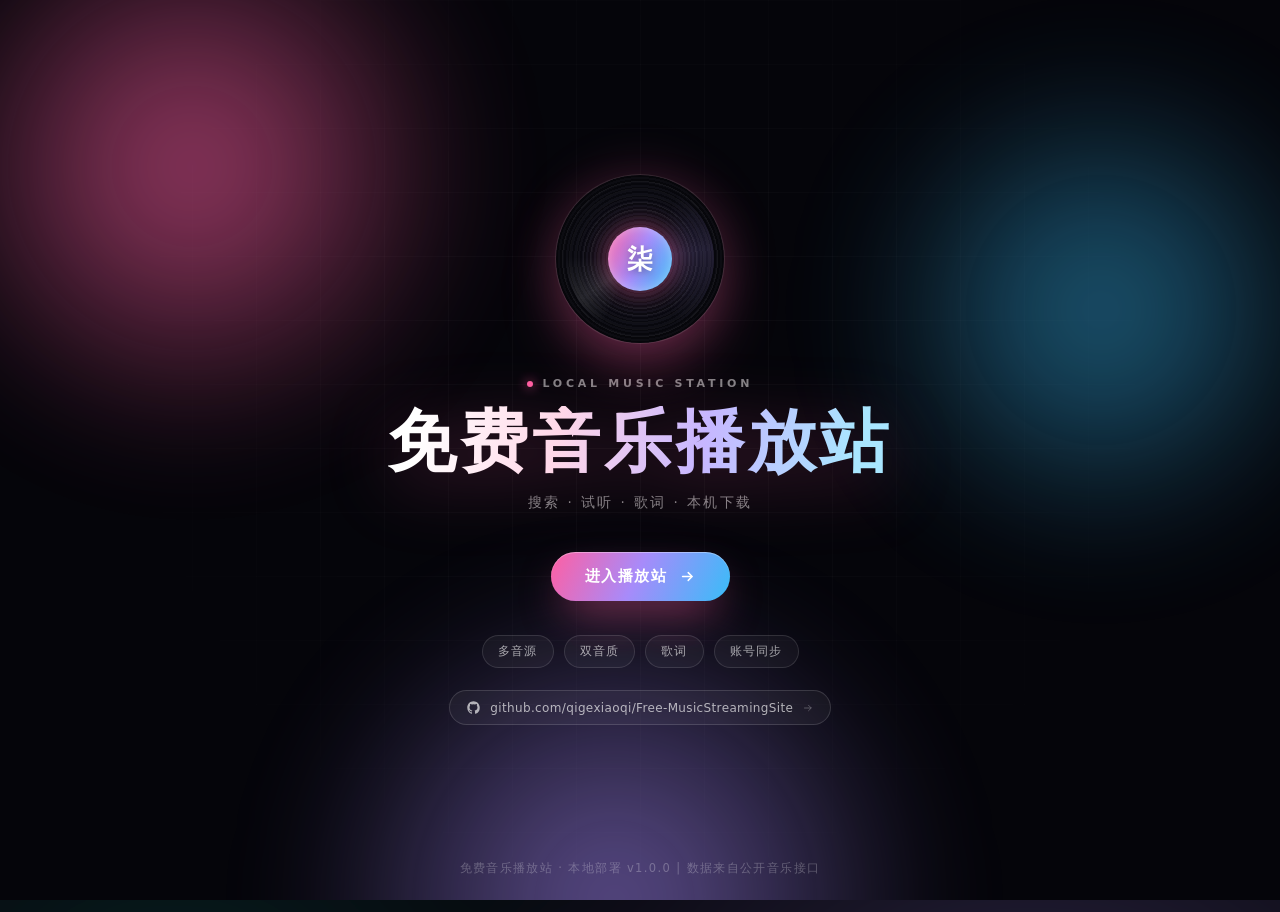
==== commit 3da7b8c8: "chore(release): 站内版本号统一为 v1.0.0 - 入场页脚 / 站点默认文案 / 后台页脚 / HTTP Server 标识 全部改为 v1.0.0" ====
--- a/public/index.html
+++ b/public/index.html
@@ -78,7 +78,7 @@
     </a>
   </div>
 
-  <p class="entry-foot" id="entryFoot">免费音乐播放站 · 本地部署 v2.3 &nbsp;|&nbsp; 数据来自公开音乐接口</p>
+  <p class="entry-foot" id="entryFoot">免费音乐播放站 · 本地部署 v1.0.0 &nbsp;|&nbsp; 数据来自公开音乐接口</p>
 </div>
 
 <!-- ===================== 主界面 ===================== -->
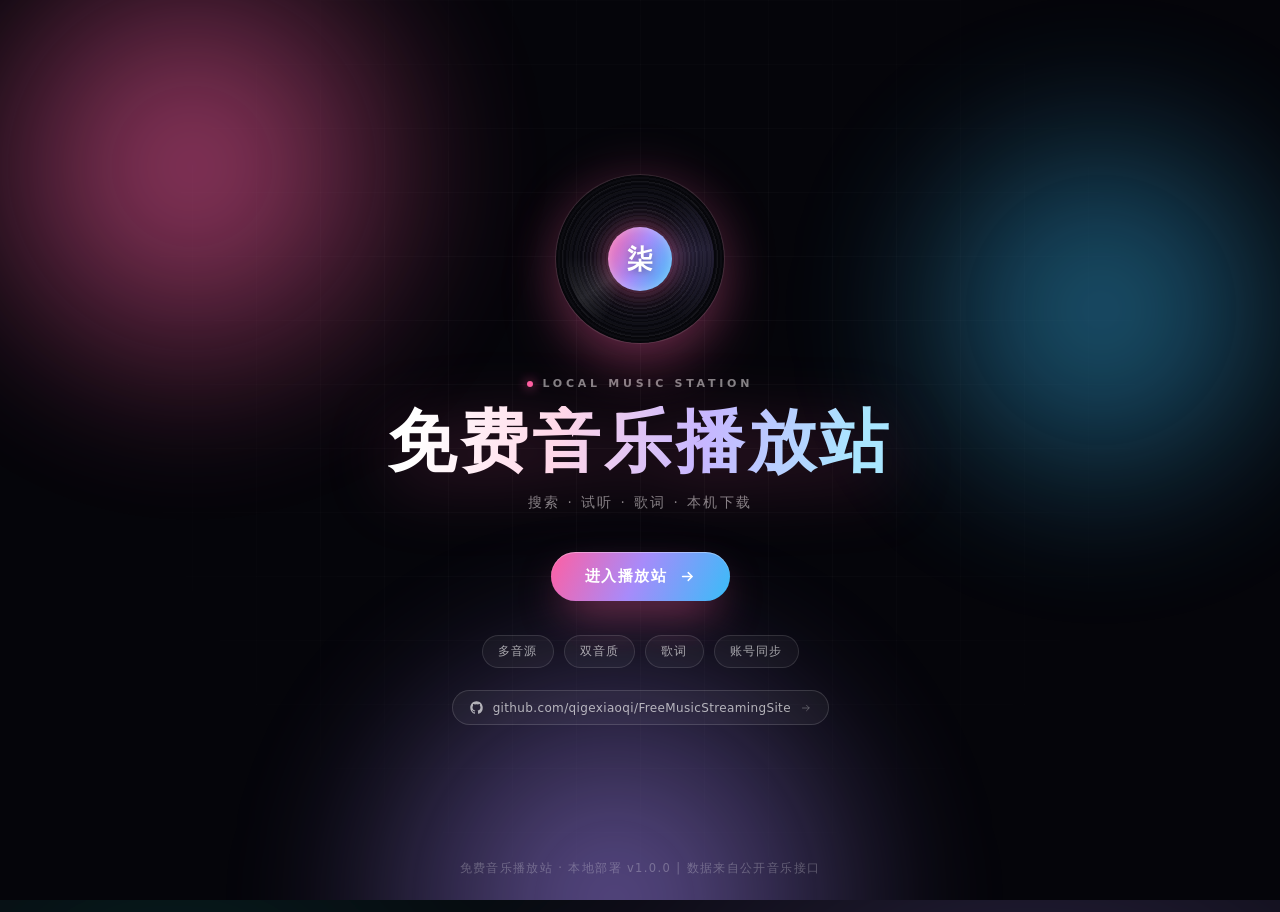
==== commit efafcb6d: "chore: 仓库更名后同步地址引用 - 入场界面 GitHub 入口指向 qigexiaoqi/FreeMusicStreamingSite - README clone 命令、Dockerfile" ====
--- a/public/index.html
+++ b/public/index.html
@@ -69,11 +69,11 @@
     </ul>
 
     <a class="entry-repo" id="repoLink"
-       href="https://github.com/qigexiaoqi/Free-MusicStreamingSite"
+       href="https://github.com/qigexiaoqi/FreeMusicStreamingSite"
        target="_blank" rel="noopener noreferrer"
        title="在 GitHub 上查看源码">
       <svg class="gh"><use href="#i-github"/></svg>
-      <span>github.com/qigexiaoqi/Free-MusicStreamingSite</span>
+      <span>github.com/qigexiaoqi/FreeMusicStreamingSite</span>
       <svg class="ext"><use href="#i-arrow"/></svg>
     </a>
   </div>
